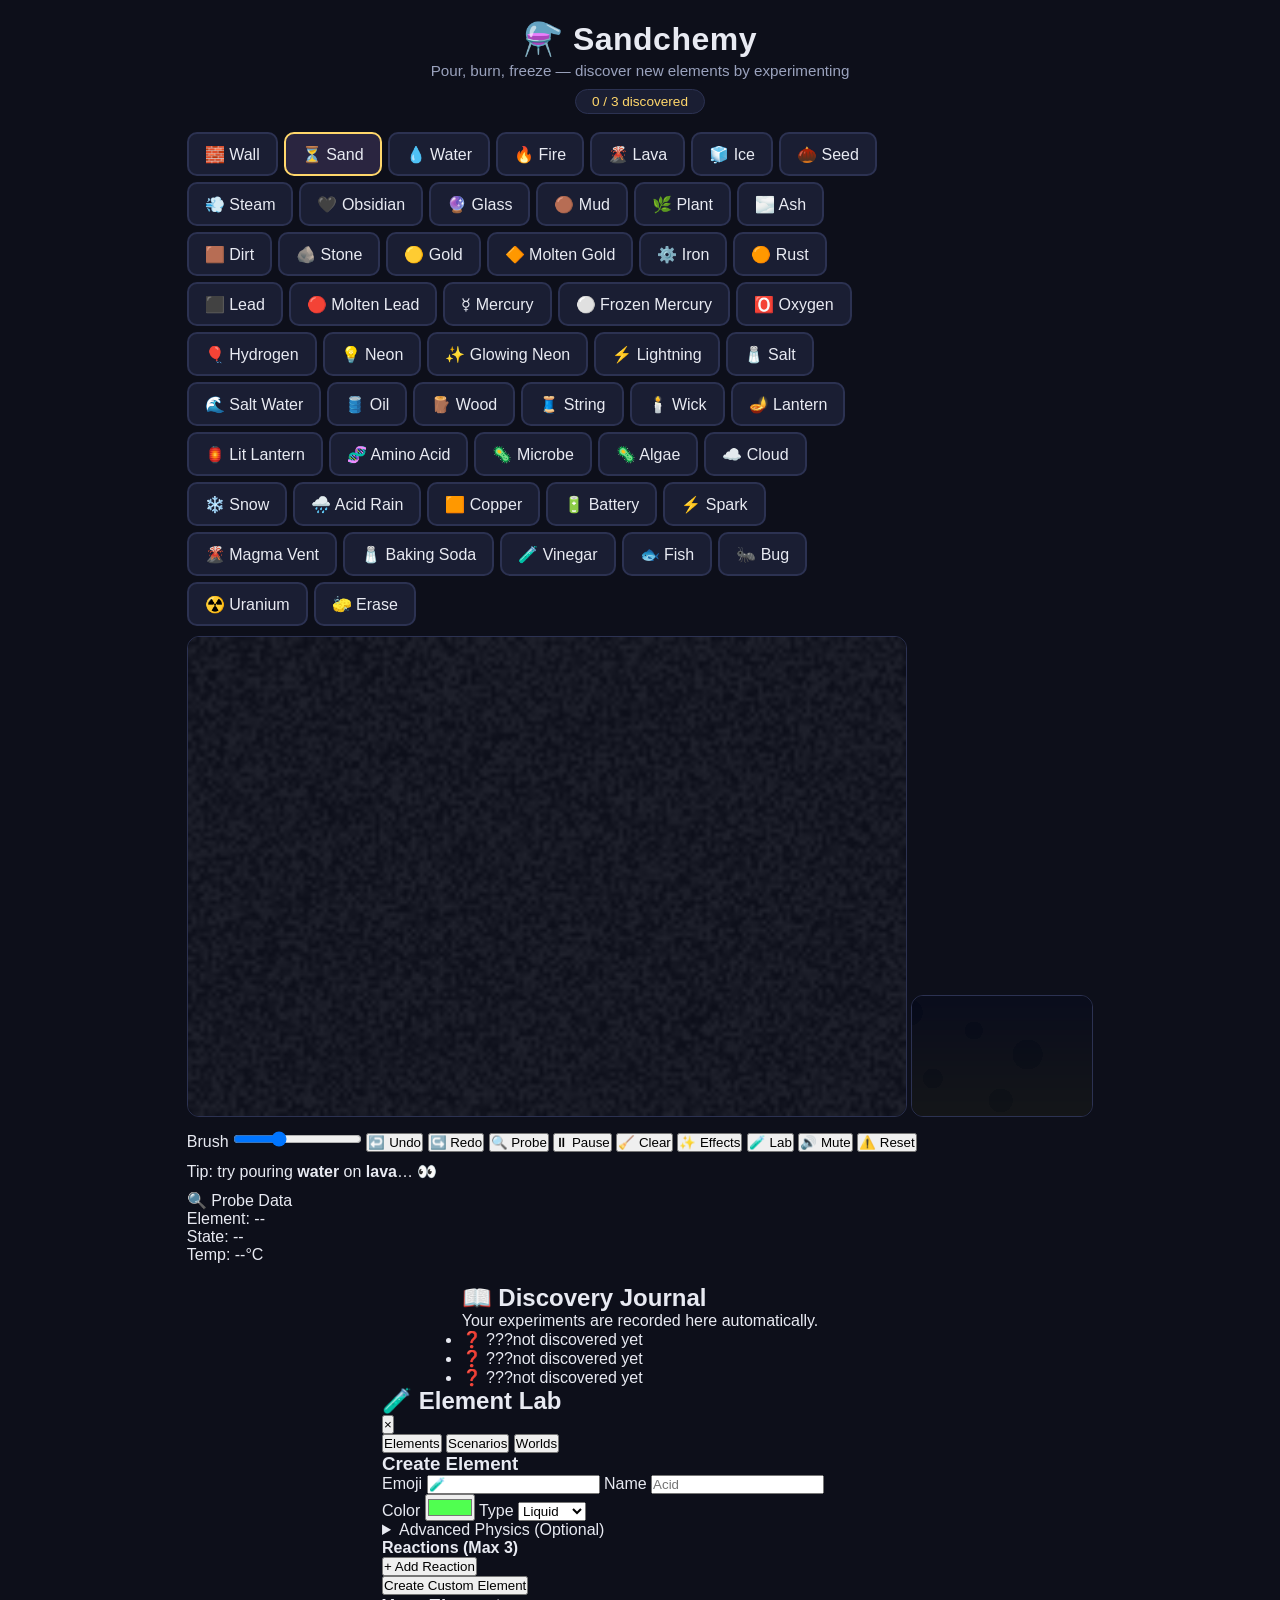
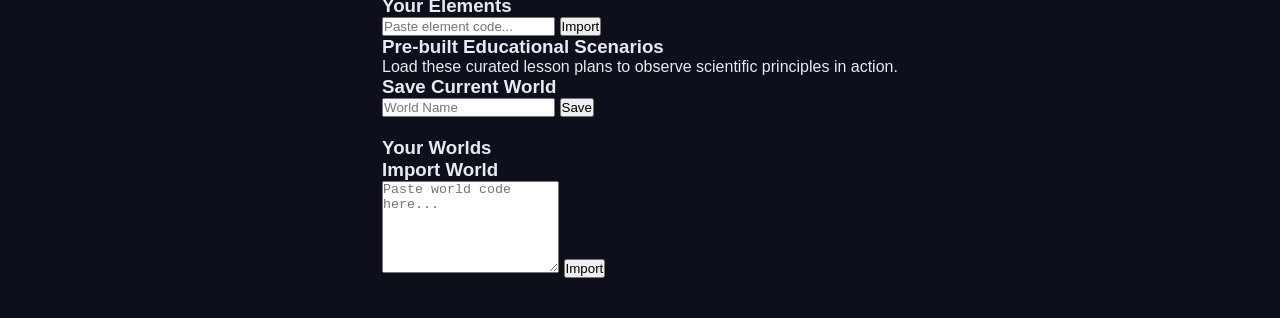
==== index.html @ 9c3baa1d "Initial commit for Sandchemy startup" ====
<!DOCTYPE html>
<html lang="en">
<head>
  <meta charset="UTF-8">
  <meta name="viewport" content="width=device-width, initial-scale=1.0, maximum-scale=1.0, user-scalable=no">
  <title>Sandchemy — discover elements by playing</title>
  <link rel="stylesheet" href="style.css">
</head>
<body>
  <header>
    <h1>⚗️ Sandchemy</h1>
    <div class="tagline">Pour, burn, freeze — discover new elements by experimenting</div>
    <div class="counter" id="counter">0 / 7 discovered</div>
  </header>

  <main>
    <section class="play-area">
      <div class="palette" id="palette"></div>
      <div class="canvas-wrap">
        <canvas id="world" width="720" height="480"></canvas>
        <canvas id="fx"></canvas>
      </div>
      <div class="toolbar">
        <label class="brush-label">Brush
          <input type="range" id="brush" min="1" max="10" value="4">
        </label>
        <button id="undoBtn" title="Undo last brush stroke">↩️ Undo</button>
        <button id="redoBtn" title="Redo brush stroke">↪️ Redo</button>
        <button id="probeBtn" title="Toggle Sensor Probe">🔍 Probe</button>
        <button id="pauseBtn" title="Pause / resume the simulation">⏸ Pause</button>
        <button id="clearBtn" title="Clear the whole sandbox">🧹 Clear</button>
        <button id="fxBtn" title="Toggle glow/particles/shimmer — also an fps escape hatch if things feel slow">✨ Effects</button>
        <button id="labBtn" title="Create custom elements and manage worlds">🧪 Lab</button>
        <button id="muteBtn" title="Mute/Unmute sound">🔊 Mute</button>
        <button id="resetBtn" title="Factory reset all data">⚠️ Reset</button>
      </div>
      <div class="hint">Tip: try pouring <b>water</b> on <b>lava</b>… 👀</div>
      
      <div id="sensorHUD" class="sensor-hud hidden">
        <div class="sensor-title">🔍 Probe Data</div>
        <div class="sensor-row">Element: <span id="sEl">--</span></div>
        <div class="sensor-row">State: <span id="sState">--</span></div>
        <div class="sensor-row">Temp: <span id="sTemp">--</span>°C</div>
      </div>
    </section>

    <aside class="journal">
      <h2>📖 Discovery Journal</h2>
      <p class="journal-sub">Your experiments are recorded here automatically.</p>
      <ul id="journalList"></ul>
    </aside>
  </main>

  <div id="labModal" class="modal hidden">
    <div class="modal-content">
      <div class="modal-header">
        <h2>🧪 Element Lab</h2>
        <button id="closeLabBtn" class="close-btn">×</button>
      </div>
      <div class="modal-tabs">
        <button id="tabElements" class="tab-btn active">Elements</button>
        <button id="tabScenarios" class="tab-btn">Scenarios</button>
        <button id="tabWorlds" class="tab-btn">Worlds</button>
      </div>
      
      <div id="paneElements" class="tab-pane active">
        <div class="split-pane">
          <div class="pane-left">
            <h3>Create Element</h3>
            <form id="createElementForm">
              <div class="form-row">
                <label>Emoji <input type="text" id="ceEmoji" required maxlength="2" placeholder="🧪"></label>
                <label>Name <input type="text" id="ceName" required placeholder="Acid"></label>
              </div>
              <div class="form-row">
                <label>Color <input type="color" id="ceColor" value="#50ff50"></label>
                <label>Type 
                  <select id="ceType">
                    <option value="powder">Powder</option>
                    <option value="liquid" selected>Liquid</option>
                    <option value="gas">Gas</option>
                    <option value="static">Static</option>
                  </select>
                </label>
              </div>
              
              <details class="advanced-physics">
                <summary>Advanced Physics (Optional)</summary>
                <div class="form-row">
                  <label>Density (kg/m³) <input type="number" id="ceDensity" placeholder="Auto"></label>
                  <label>Heat Emit (°C) <input type="number" id="ceHeatEmit" placeholder="0"></label>
                  <label>Ignites At (°C) <input type="number" id="ceIgnitesAt" placeholder="None"></label>
                </div>
                <div class="form-row physics-row">
                  <label>Melts At (°C) <input type="number" id="ceMeltsAt" placeholder="None"></label>
                  <label>Melts To <select id="ceMeltsTo"><option value="">None</option></select></label>
                </div>
                <div class="form-row physics-row">
                  <label>Freezes At (°C) <input type="number" id="ceFreezesAt" placeholder="None"></label>
                  <label>Freezes To <select id="ceFreezesTo"><option value="">None</option></select></label>
                </div>
                <div class="form-row physics-row">
                  <label>Boils At (°C) <input type="number" id="ceBoilsAt" placeholder="None"></label>
                  <label>Boils To <select id="ceBoilsTo"><option value="">None</option></select></label>
                </div>
              </details>
              
              <div class="reactions-header">
                <h4>Reactions (Max 3)</h4>
                <button type="button" id="addReactionBtn" class="small-btn">+ Add Reaction</button>
              </div>
              <div id="reactionsList"></div>
              <button type="submit" class="primary-btn submit-btn">Create Custom Element</button>
            </form>
          </div>
          <div class="pane-right">
            <h3>Your Elements</h3>
            <ul id="customElementsList" class="item-list"></ul>
            <div class="import-section">
              <input type="text" id="importElementData" placeholder="Paste element code...">
              <button id="importElementBtn" class="small-btn">Import</button>
            </div>
          </div>
        </div>
      </div>
      
      <div id="paneScenarios" class="tab-pane hidden">
        <div class="scenarios-container">
          <h3>Pre-built Educational Scenarios</h3>
          <p>Load these curated lesson plans to observe scientific principles in action.</p>
          <div class="scenario-grid" id="scenariosGrid">
            <!-- Populated by lab.js -->
          </div>
        </div>
      </div>

      <div id="paneWorlds" class="tab-pane hidden">
        <div class="split-pane">
          <div class="pane-left">
            <h3>Save Current World</h3>
            <div class="form-row world-save-row">
              <input type="text" id="worldNameInput" placeholder="World Name">
              <button id="saveWorldBtn" class="primary-btn">Save</button>
            </div>
            <h3 style="margin-top: 20px;">Your Worlds</h3>
            <ul id="worldsList" class="item-list"></ul>
          </div>
          <div class="pane-right">
            <h3>Import World</h3>
            <textarea id="importWorldData" rows="6" placeholder="Paste world code here..."></textarea>
            <button id="importWorldBtn" class="small-btn" style="margin-top: 5px;">Import</button>
          </div>
        </div>
      </div>
    </div>
  </div>

  <div id="toast" class="toast hidden"></div>

  <script src="elements.js"></script>
  <script src="lab.js"></script>
  <script src="game.js"></script>
  <script src="effects.js"></script>
  <script src="audio.js"></script>
</body>
</html>
---- style.css ----
* { box-sizing: border-box; margin: 0; padding: 0; }

body {
  background: #0d0f1a;
  color: #e8eaf2;
  font-family: -apple-system, BlinkMacSystemFont, "Segoe UI", sans-serif;
  min-height: 100vh;
  display: flex;
  flex-direction: column;
  align-items: center;
  padding: 20px 16px 40px;
}

header { text-align: center; margin-bottom: 18px; }
header h1 { font-size: 2rem; letter-spacing: 0.5px; }
.tagline { color: #9aa2bd; margin-top: 4px; font-size: 0.95rem; }
.counter {
  margin-top: 10px;
  display: inline-block;
  background: #1a1e33;
  border: 1px solid #2c3252;
  border-radius: 999px;
  padding: 4px 16px;
  font-size: 0.85rem;
  color: #ffd76b;
}

main {
  display: flex;
  gap: 20px;
  align-items: flex-start;
  flex-wrap: wrap;
  justify-content: center;
}

.play-area { display: flex; flex-direction: column; gap: 10px; }

.palette {
  display: flex;
  flex-wrap: wrap;
  gap: 6px;
  max-width: 720px;
}

.chip {
  background: #1a1e33;
  border: 2px solid #2c3252;
  border-radius: 10px;
  color: #e8eaf2;
  padding: 10px 16px;
  min-height: 44px;
  display: inline-flex;
  align-items: center;
  font-size: 1rem;
  cursor: pointer;
  transition: transform 0.1s, border-color 0.15s;
  user-select: none;
}
.chip:hover { transform: translateY(-2px); }
.chip.active { border-color: #ffd76b; background: #2a2540; }
.chip.new-chip { animation: pop 0.5s ease; }
@keyframes pop {
  0% { transform: scale(0.3); }
  60% { transform: scale(1.2); }
  100% { transform: scale(1); }
}

canvas {
  border-radius: 12px;
  border: 1px solid #2c3252;
  cursor: crosshair;
  touch-action: none;
  max-width: 100%;
  height: auto;
/* Phase 3: #fx is a second canvas stacked exactly on top of #world, drawn
   by effects.js only (glow/particles/shimmer) — the sim canvas underneath
   is completely untouched by any of it. */
.canvas-wrap { position: relative; display: inline-block; max-width: 100%; }
canvas { 
  display: block; 
  image-rendering: pixelated; 
  width: 720px; 
  height: 480px; 
  border-radius: 12px;
  border: 1px solid #2c3252;
  cursor: crosshair;
  touch-action: none;
}
#fx {
  position: absolute;
  top: 0; left: 0;
  width: 100%; height: 100%;
  border: none;
  pointer-events: none; /* clicks/drags always go to #world beneath */
  mix-blend-mode: screen;
}

.sensor-hud {
  position: absolute;
  top: 10px;
  right: 10px;
  background: rgba(0, 0, 0, 0.85);
  border: 1px solid #444;
  border-radius: 6px;
  padding: 10px;
  font-family: monospace;
  font-size: 14px;
  color: #00ff00;
  pointer-events: none;
  z-index: 100;
  min-width: 160px;
  box-shadow: 0 4px 6px rgba(0,0,0,0.5);
}
.sensor-hud.hidden { display: none; }
.sensor-title { color: #fff; border-bottom: 1px solid #555; padding-bottom: 5px; margin-bottom: 5px; font-weight: bold; }
.sensor-row { margin-bottom: 2px; }
.sensor-row span { color: #fff; }

.toolbar {
  display: flex;
  align-items: center;
  flex-wrap: wrap;
  gap: 10px;
}
.toolbar button {
  background: #1a1e33;
  border: 1px solid #2c3252;
  color: #e8eaf2;
  border-radius: 8px;
  padding: 7px 14px;
  font-size: 0.9rem;
  cursor: pointer;
}
.toolbar button:hover { background: #242a47; }
.toolbar button.active { border-color: #ffd76b; background: #2a2540; }
.brush-label {
  display: flex;
  align-items: center;
  gap: 8px;
  font-size: 0.85rem;
  color: #9aa2bd;
}

.hint { color: #6d7492; font-size: 0.85rem; }

.journal {
  background: #14172a;
  border: 1px solid #2c3252;
  border-radius: 14px;
  padding: 18px;
  width: 280px;
  min-height: 300px;
}
.journal h2 { font-size: 1.1rem; margin-bottom: 4px; }
.journal-sub { color: #6d7492; font-size: 0.8rem; margin-bottom: 14px; }
.journal ul { list-style: none; }
.journal li {
  padding: 9px 10px;
  border-radius: 9px;
  margin-bottom: 6px;
  background: #1a1e33;
  font-size: 0.9rem;
  display: flex;
  flex-direction: column;
  gap: 2px;
}
.journal li.locked { opacity: 0.4; }
.journal li .recipe { color: #9aa2bd; font-size: 0.78rem; }
.journal li.new-entry { animation: slideIn 0.4s ease; border: 1px solid #ffd76b; }
@keyframes slideIn {
  from { transform: translateX(20px); opacity: 0; }
  to { transform: translateX(0); opacity: 1; }
}

.toast {
  position: fixed;
  top: 22px;
  left: 50%;
  transform: translateX(-50%);
  background: #2a2540;
  border: 1px solid #ffd76b;
  color: #ffd76b;
  padding: 12px 22px;
  border-radius: 12px;
  font-size: 1rem;
  box-shadow: 0 8px 30px rgba(0, 0, 0, 0.5);
  z-index: 10;
  transition: opacity 0.4s, transform 0.4s;
}
.toast.hidden { opacity: 0; transform: translateX(-50%) translateY(-16px); pointer-events: none; }

/* Phase 5: Lab Modal */
.modal {
  position: fixed; top: 0; left: 0; width: 100%; height: 100%;
  background: rgba(13, 15, 26, 0.85);
  backdrop-filter: blur(4px);
  display: flex; justify-content: center; align-items: center;
  z-index: 100;
  opacity: 1; transition: opacity 0.2s;
}
.modal.hidden { opacity: 0; pointer-events: none; }
.modal-content {
  background: #14172a;
  border: 1px solid #2c3252;
  border-radius: 14px;
  width: 90%; max-width: 800px;
  box-shadow: 0 10px 40px rgba(0,0,0,0.5);
  display: flex; flex-direction: column;
}
.modal-header {
  display: flex; justify-content: space-between; align-items: center;
  padding: 16px 20px; border-bottom: 1px solid #2c3252;
}
.modal-header h2 { font-size: 1.3rem; margin: 0; }
.close-btn { background: transparent; border: none; color: #9aa2bd; font-size: 1.5rem; cursor: pointer; }
.close-btn:hover { color: #fff; }
.modal-tabs { display: flex; gap: 10px; margin-bottom: 20px; border-bottom: 1px solid #444; padding-bottom: 10px; background: #0d0f1a; }
.tab-btn {
  flex: 1; padding: 12px; background: transparent; border: none;
  color: #9aa2bd; font-size: 1rem; cursor: pointer;
  border-bottom: 2px solid transparent; transition: all 0.2s;
}
.tab-btn:hover { background: #1a1e33; color: #fff; }
.tab-btn.active { color: #ffd76b; border-bottom-color: #ffd76b; background: #1a1e33; font-weight: bold; }
.tab-pane { padding: 20px; display: none; }
.tab-pane.active { display: block; }

.split-pane { display: flex; gap: 24px; }
.split-pane > div { flex: 1; }
.pane-left { border-right: 1px solid #2c3252; padding-right: 24px; }
.pane-right { padding-left: 0; }
@media (max-width: 600px) {
  .split-pane { flex-direction: column; }
  .pane-left { border-right: none; padding-right: 0; border-bottom: 1px solid #2c3252; padding-bottom: 20px; }
}

.modal h3 { font-size: 1.1rem; margin-bottom: 16px; color: #ffd76b; }
.modal h4 { font-size: 0.95rem; margin-bottom: 10px; color: #9aa2bd; font-weight: normal; }

.form-row { display: flex; gap: 12px; margin-bottom: 12px; }
.form-row label { flex: 1; display: flex; flex-direction: column; font-size: 0.85rem; color: #9aa2bd; }
.form-row input, .form-row select { 
  margin-top: 4px; padding: 8px 10px; 
  background: #0d0f1a; border: 1px solid #2c3252; 
  color: #fff; border-radius: 6px; font-size: 0.95rem;
}
.form-row input[type="color"] { padding: 2px; height: 36px; width: 100%; cursor: pointer; }

.reactions-header { display: flex; justify-content: space-between; align-items: center; margin-top: 16px; margin-bottom: 8px; }
.reactions-header h4 { margin: 0; }
.reaction-row { 
  background: #0d0f1a; border: 1px solid #2c3252; padding: 10px; 
  border-radius: 6px; margin-bottom: 8px; display: flex; flex-direction: column; gap: 6px;
}
.reaction-row > div { display: flex; align-items: center; gap: 8px; }
.reaction-row select { 
  flex: 1; padding: 6px; background: #1a1e33; border: 1px solid #2c3252; 
  color: #fff; border-radius: 4px; font-size: 0.85rem;
}
.remove-reaction-btn { background: #3a1a1a; border: 1px solid #ff4d4d; color: #ff4d4d; border-radius: 4px; cursor: pointer; padding: 4px 8px; font-size: 0.75rem; }

.primary-btn { 
  background: #ffd76b; color: #0d0f1a; font-weight: bold; 
  border: none; padding: 10px 16px; border-radius: 6px; cursor: pointer; font-size: 0.95rem; 
}
.primary-btn:hover { background: #ffe494; }
.small-btn { 
  background: #1a1e33; border: 1px solid #2c3252; color: #9aa2bd; 
  padding: 6px 12px; border-radius: 6px; cursor: pointer; font-size: 0.85rem; 
}
.small-btn:hover { background: #242a47; color: #fff; }
.submit-btn { width: 100%; margin-top: 10px; }

.item-list { list-style: none; max-height: 200px; overflow-y: auto; margin-bottom: 16px; }
.item-list li {
  display: flex; justify-content: space-between; align-items: center;
  background: #0d0f1a; padding: 8px 12px; border: 1px solid #2c3252;
  border-radius: 6px; margin-bottom: 6px; font-size: 0.9rem;
}
.item-actions { display: flex; gap: 6px; }
.item-actions button {
  background: transparent; border: 1px solid #2c3252; color: #9aa2bd;
  border-radius: 4px; padding: 4px 8px; font-size: 0.75rem; cursor: pointer;
}
.item-actions button:hover { background: #1a1e33; color: #fff; }
.item-actions button.delete-btn:hover { background: #3a1a1a; color: #ff4d4d; border-color: #ff4d4d; }

.import-section input, .import-section textarea, #importWorldData {
  width: 100%; padding: 8px; background: #0d0f1a; border: 1px solid #2c3252;
  color: #fff; border-radius: 6px; font-size: 0.85rem; margin-bottom: 8px;
}
.world-save-row { align-items: center; }

/* Scenarios */
.scenarios-container { padding: 20px; text-align: center; }
.scenarios-container p { color: #aaa; margin-bottom: 20px; }
.scenario-grid { display: grid; grid-template-columns: repeat(auto-fill, minmax(200px, 1fr)); gap: 15px; }
.scenario-card { background: #2a2a2a; border: 1px solid #444; border-radius: 8px; padding: 15px; text-align: left; transition: transform 0.2s; }
.scenario-card:hover { transform: translateY(-3px); border-color: #666; }
.scenario-card h4 { margin: 0 0 5px 0; color: #fff; }
.scenario-card p { font-size: 13px; color: #aaa; margin: 0 0 15px 0; min-height: 40px; }
.scenario-card button { width: 100%; }
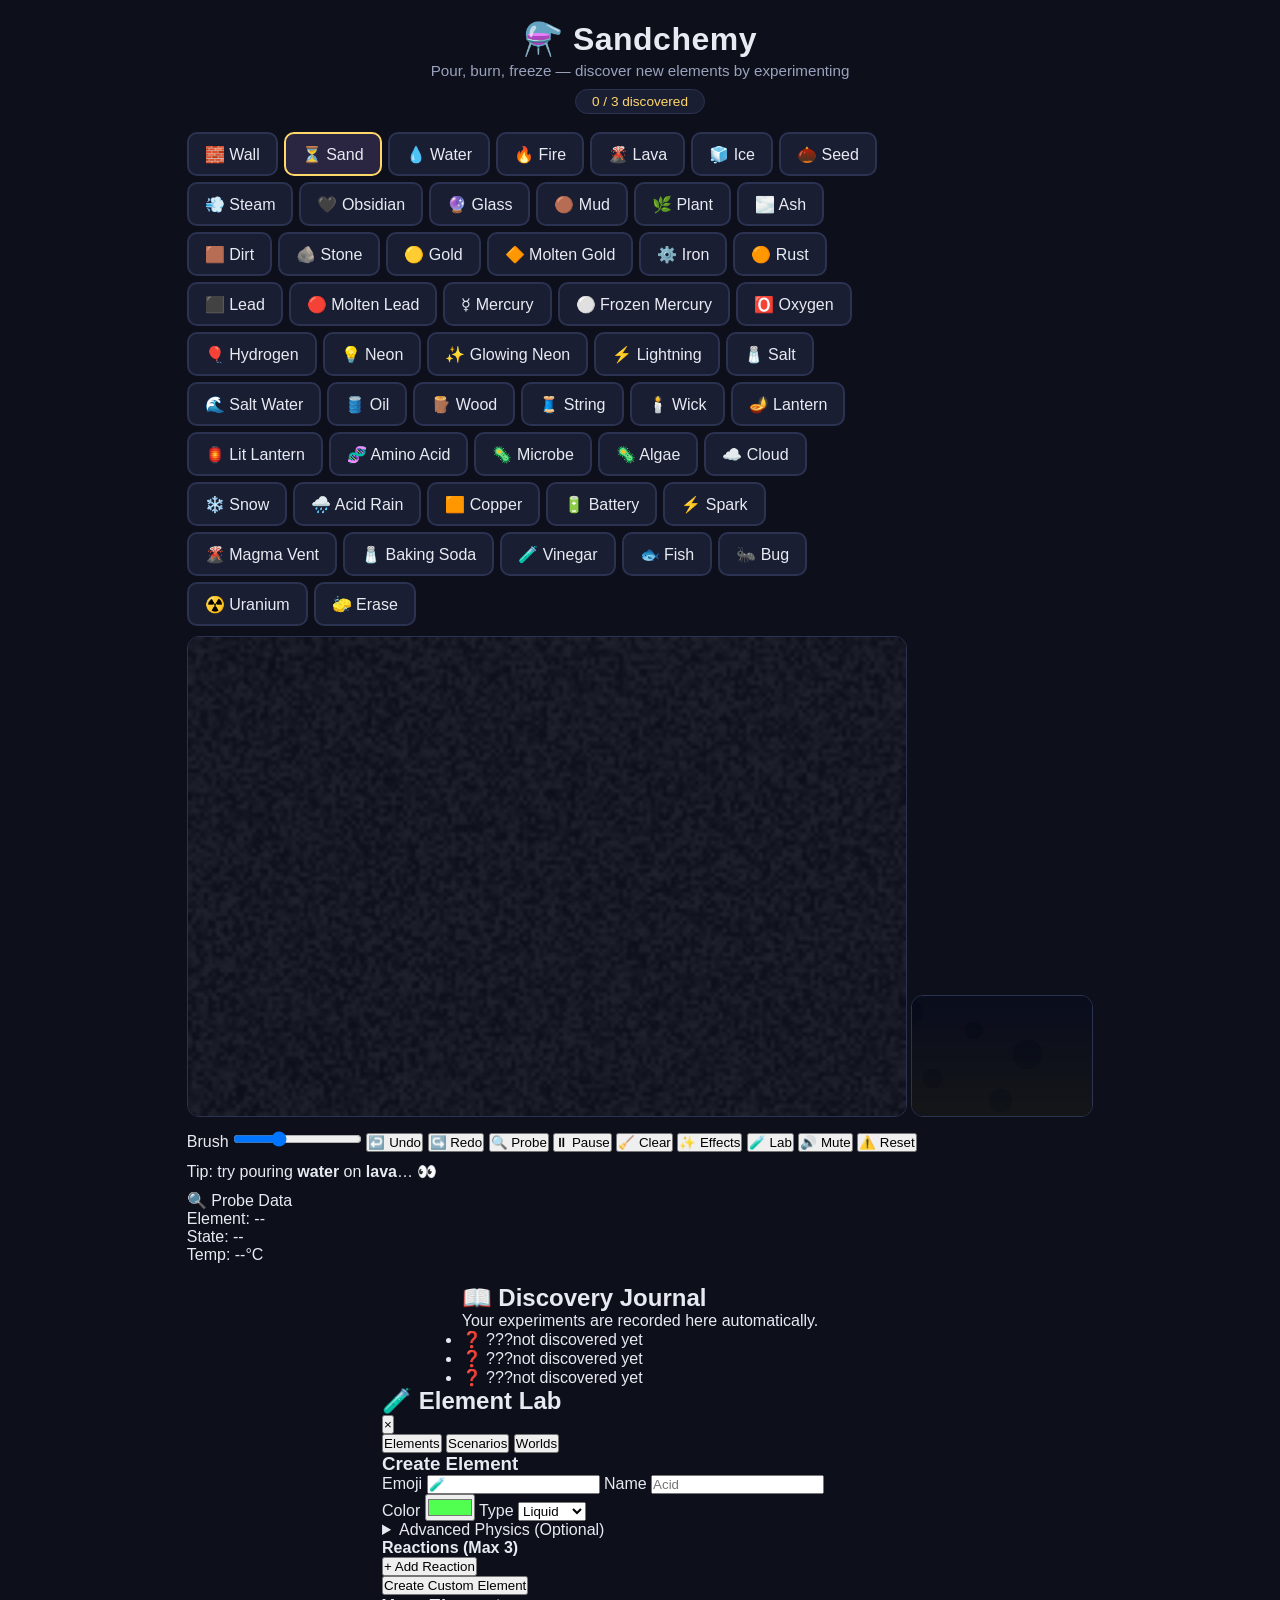
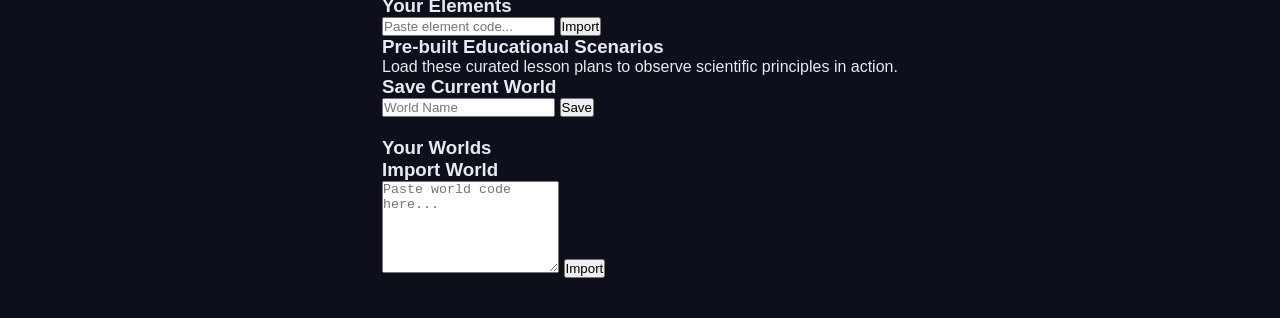
==== commit a864ee51: "Startup ready: Added privacy policy, about page, and slide deck outline" ====
--- a/index.html
+++ b/index.html
@@ -2,8 +2,18 @@
 <html lang="en">
 <head>
   <meta charset="UTF-8">
-  <meta name="viewport" content="width=device-width, initial-scale=1.0, maximum-scale=1.0, user-scalable=no">
-  <title>Sandchemy — discover elements by playing</title>
+  <meta name="viewport" content="width=device-width, initial-scale=1.0">
+  <title>Sandchemy - Professional Virtual Physics Laboratory</title>
+  <meta name="description" content="Sandchemy is a high-level educational sandbox physics engine. Explore thermodynamics, chemical reactions, nuclear physics, and evolutionary biology in a pixel-perfect virtual lab.">
+  <meta name="keywords" content="sand physics, educational tool, virtual laboratory, physics engine, chemistry simulator, biology simulator, cellular automaton">
+  <meta name="author" content="Sandchemy Educational Startup">
+  
+  <!-- Open Graph / Facebook -->
+  <meta property="og:type" content="website">
+  <meta property="og:url" content="https://sandchemy.com/">
+  <meta property="og:title" content="Sandchemy - Professional Virtual Physics Laboratory">
+  <meta property="og:description" content="A pixel-perfect educational sandbox for exploring advanced thermodynamics, chemistry, and biology.">
+  
   <link rel="stylesheet" href="style.css">
 </head>
 <body>
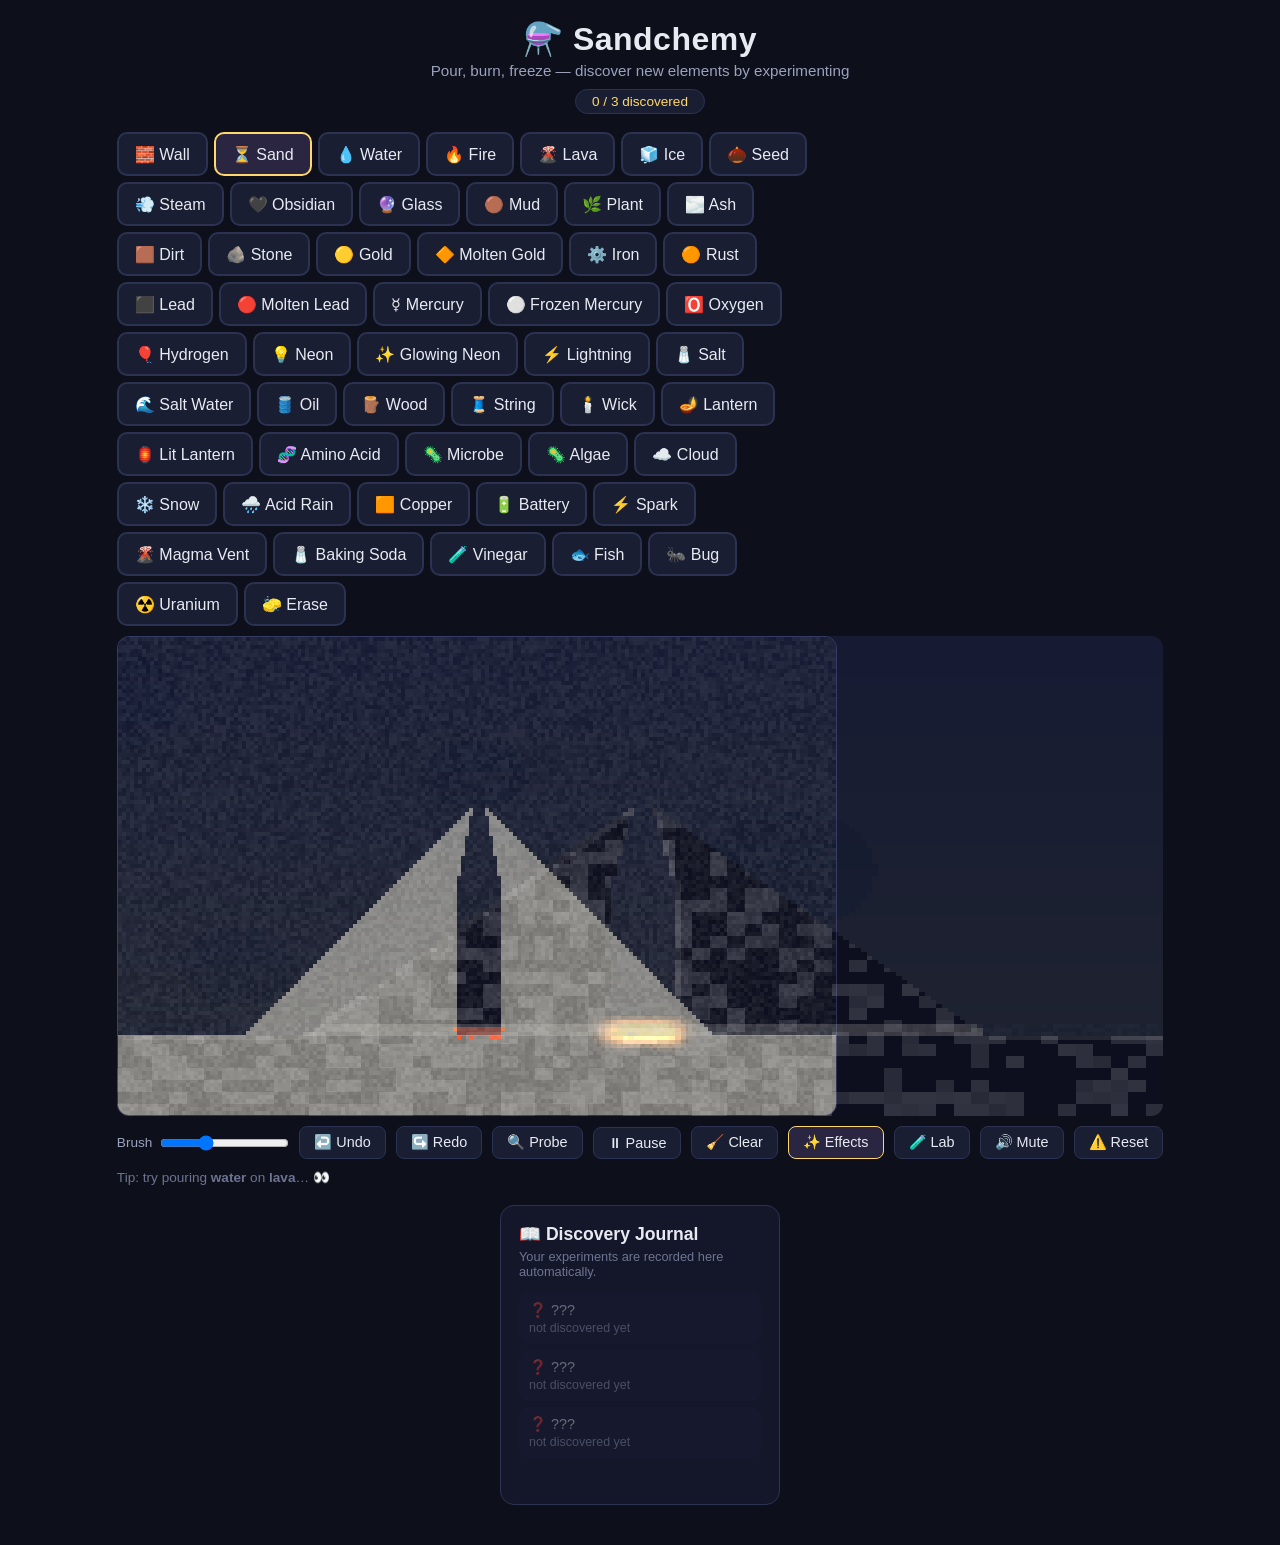
==== commit 25a246fc: "Phase 7a: PWA installability (manifest, service worker, install prompt, icons) - manifest.webmanifes" ====
--- a/index.html
+++ b/index.html
@@ -13,7 +13,17 @@
   <meta property="og:url" content="https://sandchemy.com/">
   <meta property="og:title" content="Sandchemy - Professional Virtual Physics Laboratory">
   <meta property="og:description" content="A pixel-perfect educational sandbox for exploring advanced thermodynamics, chemistry, and biology.">
-  
+
+  <!-- Phase 7a: PWA installability. theme_color/background_color mirror
+       style.css's own #0d0f1a; icons are the same set the manifest lists. -->
+  <link rel="manifest" href="manifest.webmanifest">
+  <meta name="theme-color" content="#0d0f1a">
+  <link rel="icon" href="icons/icon-192.png" type="image/png">
+  <link rel="apple-touch-icon" href="icons/apple-touch-icon.png">
+  <meta name="apple-mobile-web-app-capable" content="yes">
+  <meta name="apple-mobile-web-app-status-bar-style" content="black-translucent">
+  <meta name="apple-mobile-web-app-title" content="Sandchemy">
+
   <link rel="stylesheet" href="style.css">
 </head>
 <body>
@@ -167,10 +177,105 @@
 
   <div id="toast" class="toast hidden"></div>
 
+  <!-- Phase 7a: floating, dismissible install prompt. Hidden by default;
+       shown only if install is actually available and not previously
+       dismissed (see the inline script below). Two variants share one
+       element: Chrome/Android/desktop gets a real "Install" button wired to
+       beforeinstallprompt; iOS Safari (which never fires that event) gets a
+       manual "Share → Add to Home Screen" tip instead. -->
+  <div id="installPrompt" class="install-prompt hidden">
+    <span id="installPromptIcon">📲</span>
+    <span id="installPromptText">Install Sandchemy for quick access</span>
+    <button id="installActionBtn" class="small-btn hidden">Install</button>
+    <button id="installDismissBtn" class="close-btn" title="Dismiss">×</button>
+  </div>
+
   <script src="elements.js"></script>
   <script src="lab.js"></script>
   <script src="game.js"></script>
   <script src="effects.js"></script>
   <script src="audio.js"></script>
+
+  <script>
+    // Phase 7a — PWA installability. Deliberately kept out of game.js/
+    // effects.js/lab.js: this is pure install-affordance chrome, has zero
+    // interaction with the simulation, and every guard below is a no-op if
+    // something's unsupported (older browsers just never see the pill).
+    (function () {
+      var DISMISS_KEY = 'sandchemy.pwa_install_dismissed';
+      var promptEl = document.getElementById('installPrompt');
+      var textEl = document.getElementById('installPromptText');
+      var actionBtn = document.getElementById('installActionBtn');
+      var dismissBtn = document.getElementById('installDismissBtn');
+      var deferredPrompt = null;
+
+      function alreadyInstalled() {
+        return window.matchMedia('(display-mode: standalone)').matches ||
+               window.navigator.standalone === true; // iOS home-screen launch
+      }
+
+      function isIOS() {
+        return /iPad|iPhone|iPod/.test(navigator.userAgent) && !window.MSStream;
+      }
+
+      function dismissed() {
+        try { return localStorage.getItem(DISMISS_KEY) === '1'; }
+        catch (e) { return false; }
+      }
+
+      function setDismissed() {
+        try { localStorage.setItem(DISMISS_KEY, '1'); } catch (e) { /* ignore */ }
+        promptEl.classList.add('hidden');
+      }
+
+      function showPrompt() {
+        if (alreadyInstalled() || dismissed()) return;
+        promptEl.classList.remove('hidden');
+      }
+
+      dismissBtn.addEventListener('click', setDismissed);
+
+      if (isIOS()) {
+        // iOS Safari never fires beforeinstallprompt and has no
+        // programmatic install API — the only path is the manual Share
+        // sheet, so the pill just teaches that instead of offering a button.
+        textEl.textContent = 'Install: tap Share, then "Add to Home Screen"';
+        actionBtn.classList.add('hidden');
+        if (!alreadyInstalled() && !dismissed()) showPrompt();
+      } else {
+        window.addEventListener('beforeinstallprompt', function (e) {
+          e.preventDefault(); // suppress the browser's own inconsistent banner
+          deferredPrompt = e;
+          actionBtn.classList.remove('hidden');
+          showPrompt();
+        });
+
+        actionBtn.addEventListener('click', function () {
+          if (!deferredPrompt) return;
+          deferredPrompt.prompt();
+          deferredPrompt.userChoice.finally(function () {
+            deferredPrompt = null;
+            promptEl.classList.add('hidden');
+          });
+        });
+
+        window.addEventListener('appinstalled', function () {
+          promptEl.classList.add('hidden');
+        });
+      }
+
+      // Minimal service worker registration — caches the static shell only
+      // (see sw.js). Required for Chrome/Android's install criteria; wrapped
+      // in a feature check so it's a silent no-op anywhere unsupported, and
+      // a failure here never blocks the sandbox itself from working.
+      if ('serviceWorker' in navigator) {
+        window.addEventListener('load', function () {
+          navigator.serviceWorker.register('sw.js').catch(function (err) {
+            console.warn('Sandchemy: service worker registration failed', err);
+          });
+        });
+      }
+    })();
+  </script>
 </body>
 </html>
--- a/style.css
+++ b/style.css
@@ -72,6 +72,7 @@
   touch-action: none;
   max-width: 100%;
   height: auto;
+}
 /* Phase 3: #fx is a second canvas stacked exactly on top of #world, drawn
    by effects.js only (glow/particles/shimmer) — the sim canvas underneath
    is completely untouched by any of it. */
@@ -291,6 +292,46 @@
 }
 .world-save-row { align-items: center; }
 
+/* Phase 7a: floating, dismissible PWA install prompt. Same visual language
+   as .toast (dark card, gold accent border) but pinned to a bottom corner
+   instead of top-center, since it's persistent chrome rather than a
+   transient notification. */
+.install-prompt {
+  position: fixed;
+  bottom: 18px;
+  right: 18px;
+  max-width: 320px;
+  display: flex;
+  align-items: center;
+  gap: 10px;
+  background: #14172a;
+  border: 1px solid #ffd76b;
+  color: #e8eaf2;
+  padding: 12px 14px;
+  border-radius: 12px;
+  font-size: 0.88rem;
+  box-shadow: 0 8px 30px rgba(0, 0, 0, 0.5);
+  z-index: 50;
+  transition: opacity 0.25s, transform 0.25s;
+}
+.install-prompt.hidden {
+  opacity: 0;
+  transform: translateY(12px);
+  pointer-events: none;
+}
+#installPromptIcon { font-size: 1.2rem; line-height: 1; flex-shrink: 0; }
+#installPromptText { flex: 1; line-height: 1.3; }
+#installActionBtn { flex-shrink: 0; }
+.install-prompt .close-btn { flex-shrink: 0; font-size: 1.2rem; }
+@media (max-width: 480px) {
+  .install-prompt {
+    left: 12px;
+    right: 12px;
+    bottom: 12px;
+    max-width: none;
+  }
+}
+
 /* Scenarios */
 .scenarios-container { padding: 20px; text-align: center; }
 .scenarios-container p { color: #aaa; margin-bottom: 20px; }
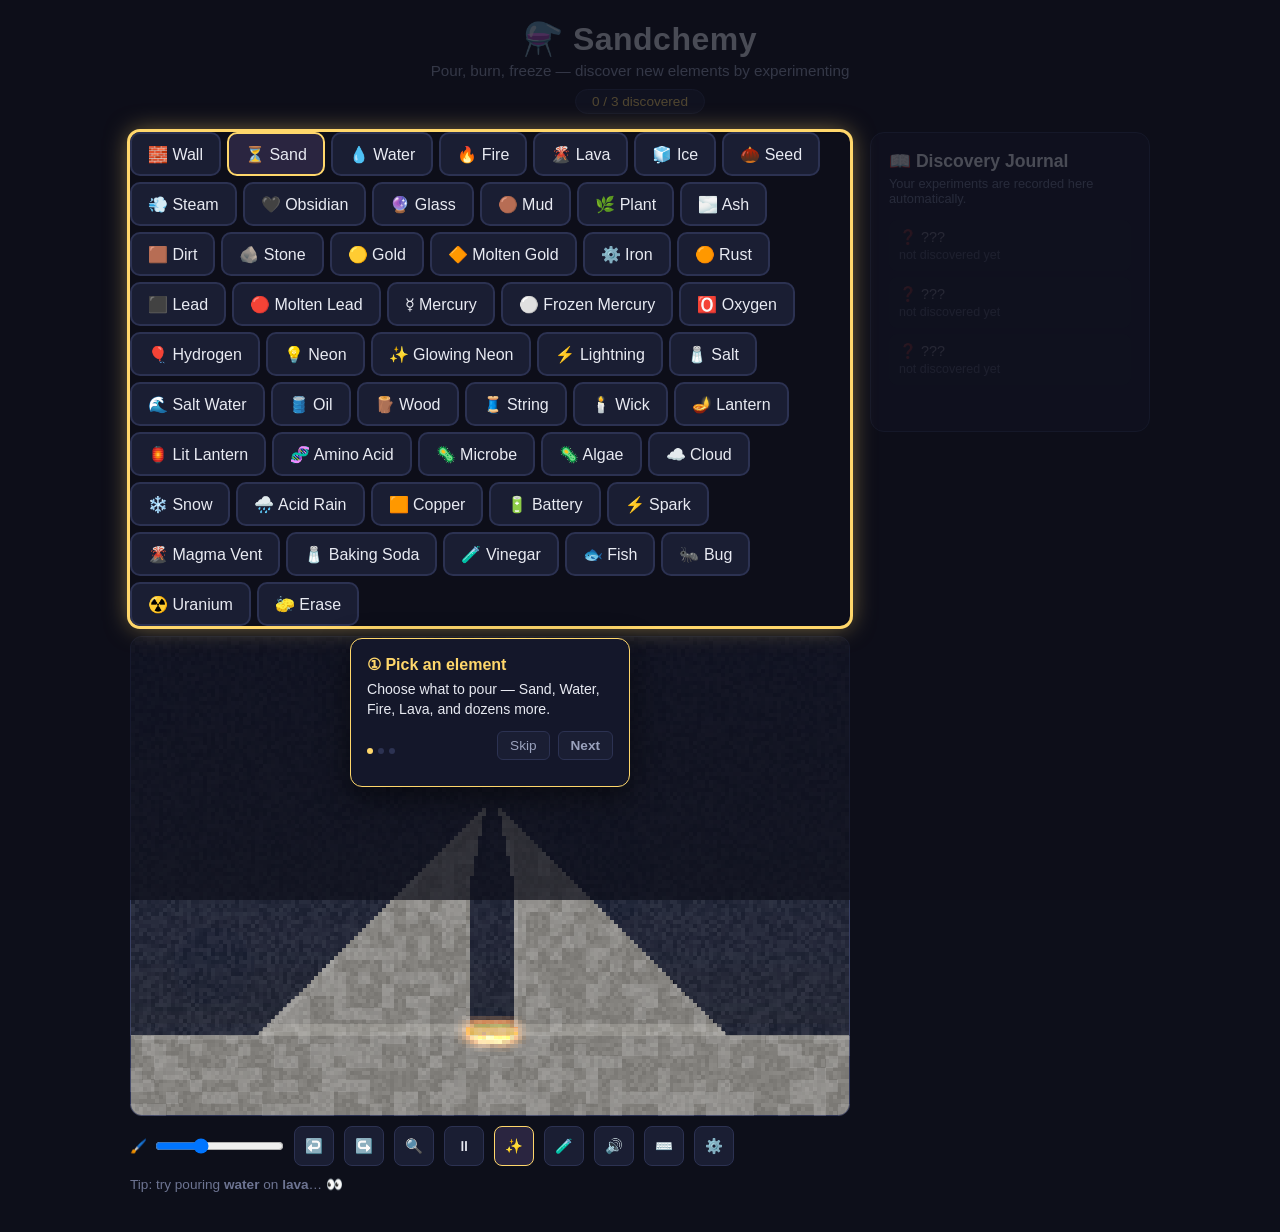
==== commit 3340b123: "Phase 7b/7c/7d: keyboard shortcuts, compact icon UI, onboarding Phase 7b (keyboard shortcuts): - new" ====
--- a/index.html
+++ b/index.html
@@ -40,19 +40,34 @@
         <canvas id="world" width="720" height="480"></canvas>
         <canvas id="fx"></canvas>
       </div>
+      <!-- Phase 7c: compact, icon-only HUD-style toolbar (per Aliff's own
+           call on the 7a/7b follow-up questions). Every button keeps its
+           original id (game.js/effects.js/lab.js/audio.js/shortcuts.js all
+           look these up directly) and its original title= tooltip; only the
+           visible word is dropped, with aria-label added so the accessible
+           name doesn't regress just because the visible text did. Clear and
+           Reset (the two destructive actions) moved into a collapsed ⚙ menu
+           to cut down on accidental clicks in the always-visible row. -->
       <div class="toolbar">
-        <label class="brush-label">Brush
-          <input type="range" id="brush" min="1" max="10" value="4">
+        <label class="brush-label" title="Brush size">🖌️
+          <input type="range" id="brush" min="1" max="10" value="4" aria-label="Brush size">
         </label>
-        <button id="undoBtn" title="Undo last brush stroke">↩️ Undo</button>
-        <button id="redoBtn" title="Redo brush stroke">↪️ Redo</button>
-        <button id="probeBtn" title="Toggle Sensor Probe">🔍 Probe</button>
-        <button id="pauseBtn" title="Pause / resume the simulation">⏸ Pause</button>
-        <button id="clearBtn" title="Clear the whole sandbox">🧹 Clear</button>
-        <button id="fxBtn" title="Toggle glow/particles/shimmer — also an fps escape hatch if things feel slow">✨ Effects</button>
-        <button id="labBtn" title="Create custom elements and manage worlds">🧪 Lab</button>
-        <button id="muteBtn" title="Mute/Unmute sound">🔊 Mute</button>
-        <button id="resetBtn" title="Factory reset all data">⚠️ Reset</button>
+        <button id="undoBtn" class="icon-btn" title="Undo last brush stroke" aria-label="Undo">↩️</button>
+        <button id="redoBtn" class="icon-btn" title="Redo brush stroke" aria-label="Redo">↪️</button>
+        <button id="probeBtn" class="icon-btn" title="Toggle Sensor Probe" aria-label="Toggle Sensor Probe">🔍</button>
+        <button id="pauseBtn" class="icon-btn" title="Pause / resume the simulation" aria-label="Pause or resume">⏸</button>
+        <button id="fxBtn" class="icon-btn" title="Toggle glow/particles/shimmer — also an fps escape hatch if things feel slow" aria-label="Toggle Effects">✨</button>
+        <button id="labBtn" class="icon-btn" title="Create custom elements and manage worlds" aria-label="Open Element Lab">🧪</button>
+        <button id="muteBtn" class="icon-btn" title="Mute/Unmute sound" aria-label="Mute or unmute sound">🔊</button>
+        <button id="shortcutsBtn" class="icon-btn" title="Keyboard shortcuts (press ?)" aria-label="Show keyboard shortcuts">⌨️</button>
+
+        <div class="gear-menu">
+          <button id="gearBtn" class="icon-btn" title="More options" aria-label="More options" aria-haspopup="true">⚙️</button>
+          <div id="gearPopover" class="gear-popover hidden">
+            <button id="clearBtn" title="Clear the whole sandbox">🧹 Clear</button>
+            <button id="resetBtn" title="Factory reset all data">⚠️ Reset</button>
+          </div>
+        </div>
       </div>
       <div class="hint">Tip: try pouring <b>water</b> on <b>lava</b>… 👀</div>
       
@@ -175,6 +190,32 @@
     </div>
   </div>
 
+  <!-- Phase 7b: keyboard shortcut cheatsheet. Same modal visual language as
+       #labModal (reuses .modal/.modal-content/.modal-header/.close-btn) but
+       its own simple id so shortcuts.js can toggle it independently of the
+       Lab modal. -->
+  <div id="shortcutsModal" class="modal hidden">
+    <div class="modal-content shortcuts-content">
+      <div class="modal-header">
+        <h2>⌨️ Keyboard Shortcuts</h2>
+        <button id="closeShortcutsBtn" class="close-btn">×</button>
+      </div>
+      <div class="shortcuts-list">
+        <div class="shortcut-row"><kbd>Space</kbd><span>Pause / resume</span></div>
+        <div class="shortcut-row"><kbd>[</kbd> <kbd>]</kbd><span>Brush size down / up</span></div>
+        <div class="shortcut-row"><kbd>Ctrl/Cmd</kbd>+<kbd>Z</kbd><span>Undo</span></div>
+        <div class="shortcut-row"><kbd>Ctrl/Cmd</kbd>+<kbd>Shift</kbd>+<kbd>Z</kbd> or <kbd>Ctrl</kbd>+<kbd>Y</kbd><span>Redo</span></div>
+        <div class="shortcut-row"><kbd>1</kbd>–<kbd>9</kbd>, <kbd>0</kbd><span>Quick-select the first 10 palette elements</span></div>
+        <div class="shortcut-row"><kbd>E</kbd><span>Toggle Effects</span></div>
+        <div class="shortcut-row"><kbd>P</kbd><span>Toggle Sensor Probe</span></div>
+        <div class="shortcut-row"><kbd>L</kbd><span>Open / close Lab</span></div>
+        <div class="shortcut-row"><kbd>M</kbd><span>Mute / unmute</span></div>
+        <div class="shortcut-row"><kbd>Esc</kbd><span>Close whatever modal is open</span></div>
+        <div class="shortcut-row"><kbd>?</kbd><span>Show / hide this cheatsheet</span></div>
+      </div>
+    </div>
+  </div>
+
   <div id="toast" class="toast hidden"></div>
 
   <!-- Phase 7a: floating, dismissible install prompt. Hidden by default;
@@ -195,6 +236,35 @@
   <script src="game.js"></script>
   <script src="effects.js"></script>
   <script src="audio.js"></script>
+  <script src="shortcuts.js"></script>
+  <script src="onboarding.js"></script>
+
+  <script>
+    // Phase 7c: the ⚙ popover holding Clear/Reset. Pure UI chrome — toggles
+    // a hidden class, closes on an outside click. Doesn't call any new
+    // logic; clearBtn/resetBtn keep their original ids and their original
+    // click listeners (still wired in game.js/audio.js), only their
+    // position in the DOM/visual layout changed.
+    (function () {
+      const gearBtn = document.getElementById('gearBtn');
+      const popover = document.getElementById('gearPopover');
+      gearBtn.addEventListener('click', (e) => {
+        e.stopPropagation();
+        popover.classList.toggle('hidden');
+      });
+      document.addEventListener('click', (e) => {
+        if (!popover.classList.contains('hidden') && !popover.contains(e.target) && e.target !== gearBtn) {
+          popover.classList.add('hidden');
+        }
+      });
+      // Closing the popover after Clear/Reset is clicked is a nice touch,
+      // not strictly required (Reset reloads the page anyway; Clear leaves
+      // it open otherwise) — cheap enough to just always do it.
+      popover.addEventListener('click', (e) => {
+        if (e.target.tagName === 'BUTTON') popover.classList.add('hidden');
+      });
+    })();
+  </script>
 
   <script>
     // Phase 7a — PWA installability. Deliberately kept out of game.js/
--- a/style.css
+++ b/style.css
@@ -65,23 +65,27 @@
   100% { transform: scale(1); }
 }
 
-canvas {
-  border-radius: 12px;
-  border: 1px solid #2c3252;
-  cursor: crosshair;
-  touch-action: none;
-  max-width: 100%;
-  height: auto;
-}
 /* Phase 3: #fx is a second canvas stacked exactly on top of #world, drawn
    by effects.js only (glow/particles/shimmer) — the sim canvas underneath
    is completely untouched by any of it. */
 .canvas-wrap { position: relative; display: inline-block; max-width: 100%; }
-canvas { 
-  display: block; 
-  image-rendering: pixelated; 
-  width: 720px; 
-  height: 480px; 
+/* Phase 7c fix: this used to be two separate `canvas { }` rules — the
+   second one set a literal `height: 480px`, which won permanently over the
+   first rule's `height: auto` (later same-specificity rule wins) while
+   `max-width: 100%` from the first rule kept capping the WIDTH on narrow
+   screens. Net effect: on any viewport under 720px wide the canvas's box
+   was shrunk in width but pinned to a fixed 480px height, silently
+   distorting the aspect ratio (measured 537×480 → 1.119 instead of the
+   real 720×480 → 1.500 on a ~570px-wide test viewport). Merged into one
+   rule using `aspect-ratio` instead of a fixed height, so whatever width
+   the box ends up at (up to 720px, capped by max-width: 100% below), the
+   height always follows proportionally. */
+canvas {
+  display: block;
+  image-rendering: pixelated;
+  width: 720px;
+  max-width: 100%;
+  aspect-ratio: 3 / 2; /* 720 / 480, kept as a ratio instead of a fixed height */
   border-radius: 12px;
   border: 1px solid #2c3252;
   cursor: crosshair;
@@ -142,6 +146,56 @@
   color: #9aa2bd;
 }
 
+/* Phase 7c: compact icon-only HUD buttons — fixed square footprint so a
+   row of them reads as a tidy button strip instead of ragged text pills.
+   Same background/border/active language as the old .toolbar button rule,
+   just tighter padding and a bigger glyph since there's no word to balance
+   against anymore. */
+.icon-btn {
+  width: 40px;
+  height: 40px;
+  padding: 0;
+  font-size: 1.15rem;
+  display: inline-flex;
+  align-items: center;
+  justify-content: center;
+  line-height: 1;
+}
+
+/* Phase 7c: the ⚙ menu holding Clear/Reset — collapsed by default so the
+   two destructive actions need a deliberate extra tap, cutting down on
+   accidental clicks in the always-visible row. */
+.gear-menu { position: relative; display: inline-flex; }
+.gear-popover {
+  position: absolute;
+  top: calc(100% + 6px);
+  right: 0;
+  background: #14172a;
+  border: 1px solid #2c3252;
+  border-radius: 10px;
+  padding: 6px;
+  display: flex;
+  flex-direction: column;
+  gap: 4px;
+  min-width: 140px;
+  box-shadow: 0 8px 24px rgba(0, 0, 0, 0.5);
+  z-index: 20;
+}
+.gear-popover.hidden { display: none; }
+.gear-popover button {
+  width: 100%;
+  text-align: left;
+  background: transparent;
+  border: none;
+  color: #e8eaf2;
+  padding: 8px 10px;
+  border-radius: 6px;
+  font-size: 0.88rem;
+  cursor: pointer;
+}
+.gear-popover button:hover { background: #1a1e33; }
+#resetBtn:hover { color: #ff4d4d; }
+
 .hint { color: #6d7492; font-size: 0.85rem; }
 
 .journal {
@@ -332,6 +386,57 @@
   }
 }
 
+/* Phase 7b: keyboard shortcut cheatsheet */
+.shortcuts-content { max-width: 480px; }
+.shortcuts-list { padding: 20px; display: flex; flex-direction: column; gap: 10px; }
+.shortcut-row {
+  display: flex; align-items: center; gap: 8px;
+  padding-bottom: 10px; border-bottom: 1px solid #2c3252;
+  font-size: 0.9rem;
+}
+.shortcut-row:last-child { border-bottom: none; padding-bottom: 0; }
+.shortcut-row span { margin-left: auto; color: #e8eaf2; text-align: right; }
+kbd {
+  background: #0d0f1a; border: 1px solid #2c3252; border-bottom-width: 2px;
+  border-radius: 5px; padding: 3px 7px; font-size: 0.8rem; font-family: monospace;
+  color: #ffd76b;
+}
+
+/* Phase 7d: first-run onboarding. A dim full-page backdrop, a highlight
+   ring around whatever element the current step points at, and a small
+   card near it — same dark-card/gold-accent visual language as every
+   other overlay in this app (.toast, .modal-content, .install-prompt). */
+#onboardingBackdrop {
+  position: fixed; inset: 0;
+  background: rgba(13, 15, 26, 0.72);
+  z-index: 200;
+}
+.onboarding-highlight {
+  position: relative;
+  z-index: 201;
+  box-shadow: 0 0 0 3px #ffd76b, 0 0 24px rgba(255, 215, 107, 0.5);
+  border-radius: 10px;
+}
+#onboardingCard {
+  position: absolute;
+  z-index: 202;
+  background: #14172a;
+  border: 1px solid #ffd76b;
+  border-radius: 12px;
+  padding: 16px;
+  width: 280px;
+  box-shadow: 0 10px 30px rgba(0, 0, 0, 0.5);
+}
+.onboarding-title { font-weight: bold; color: #ffd76b; margin-bottom: 6px; font-size: 1rem; }
+.onboarding-body { font-size: 0.88rem; color: #e8eaf2; line-height: 1.4; margin-bottom: 12px; }
+#onboardingCard .small-btn { display: block; width: 100%; margin-bottom: 10px; }
+.onboarding-footer { display: flex; align-items: center; justify-content: space-between; }
+.onboarding-dots { display: flex; gap: 5px; }
+.onboarding-dots .dot { width: 6px; height: 6px; border-radius: 50%; background: #2c3252; }
+.onboarding-dots .dot.active { background: #ffd76b; }
+.onboarding-actions { display: flex; gap: 8px; }
+.onboarding-actions .small-btn { width: auto; margin-bottom: 0; }
+
 /* Scenarios */
 .scenarios-container { padding: 20px; text-align: center; }
 .scenarios-container p { color: #aaa; margin-bottom: 20px; }
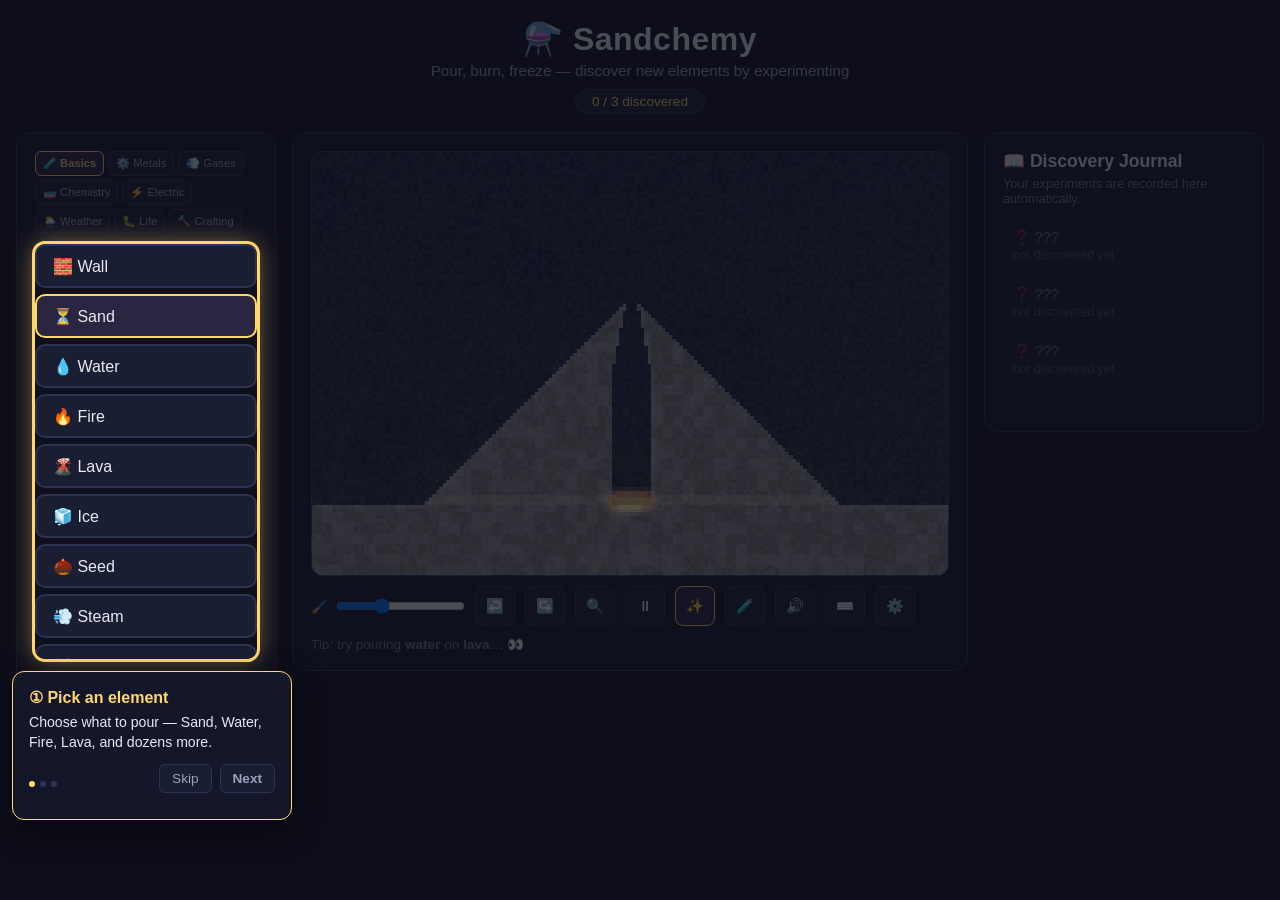
==== commit 95ed1244: "Phase 8: panelized layout -- palette category tabs + 3-column HUD - elements.js: new category: field" ====
--- a/index.html
+++ b/index.html
@@ -33,9 +33,19 @@
     <div class="counter" id="counter">0 / 7 discovered</div>
   </header>
 
-  <main>
-    <section class="play-area">
+  <!-- Phase 8: three distinct panels (palette / stage / journal) instead of
+       the palette sitting stacked above the canvas as one long column.
+       Grouping the 50+ elements into category tabs is the main fix for
+       "serabut" (clutter) — see CATEGORIES in elements.js and
+       buildPalette() in game.js. -->
+  <main class="game-layout">
+    <aside class="palette-panel panel">
+      <div class="palette-tabs" id="paletteTabs"></div>
       <div class="palette" id="palette"></div>
+      <button id="eraseChip" class="chip erase-chip" title="Erase — clears cells back to empty" aria-label="Erase tool">🧽 Erase</button>
+    </aside>
+
+    <section class="play-area panel">
       <div class="canvas-wrap">
         <canvas id="world" width="720" height="480"></canvas>
         <canvas id="fx"></canvas>
@@ -79,7 +89,7 @@
       </div>
     </section>
 
-    <aside class="journal">
+    <aside class="journal panel">
       <h2>📖 Discovery Journal</h2>
       <p class="journal-sub">Your experiments are recorded here automatically.</p>
       <ul id="journalList"></ul>
@@ -205,7 +215,7 @@
         <div class="shortcut-row"><kbd>[</kbd> <kbd>]</kbd><span>Brush size down / up</span></div>
         <div class="shortcut-row"><kbd>Ctrl/Cmd</kbd>+<kbd>Z</kbd><span>Undo</span></div>
         <div class="shortcut-row"><kbd>Ctrl/Cmd</kbd>+<kbd>Shift</kbd>+<kbd>Z</kbd> or <kbd>Ctrl</kbd>+<kbd>Y</kbd><span>Redo</span></div>
-        <div class="shortcut-row"><kbd>1</kbd>–<kbd>9</kbd>, <kbd>0</kbd><span>Quick-select the first 10 palette elements</span></div>
+        <div class="shortcut-row"><kbd>1</kbd>–<kbd>9</kbd>, <kbd>0</kbd><span>Quick-select the first 10 elements in the current tab</span></div>
         <div class="shortcut-row"><kbd>E</kbd><span>Toggle Effects</span></div>
         <div class="shortcut-row"><kbd>P</kbd><span>Toggle Sensor Probe</span></div>
         <div class="shortcut-row"><kbd>L</kbd><span>Open / close Lab</span></div>
--- a/style.css
+++ b/style.css
@@ -25,21 +25,69 @@
   color: #ffd76b;
 }
 
-main {
-  display: flex;
-  gap: 20px;
-  align-items: flex-start;
+/* Phase 8: three distinct panels (palette / stage / journal) laid out as a
+   grid instead of the old flex-wrap stack, so the sidebar widths stay
+   predictable instead of drifting with content. Collapses to one column
+   on narrow screens — see the media query at the bottom of this section. */
+.game-layout {
+  display: grid;
+  grid-template-columns: 260px 1fr 280px;
+  gap: 16px;
+  align-items: start;
+  justify-content: center;
+  max-width: 1400px;
+  margin: 0 auto;
+}
+
+/* Shared card chrome for all three panels — same dark-card language the
+   Journal already used pre-Phase-8, now factored out so the palette and
+   stage panels look like they belong to the same UI instead of one having
+   a card and the others floating free. */
+.panel {
+  background: #14172a;
+  border: 1px solid #2c3252;
+  border-radius: 14px;
+  padding: 18px;
+}
+
+.play-area { display: flex; flex-direction: column; gap: 10px; }
+
+/* Phase 8: palette panel — bounded height so a 50+ element roster reads as
+   a contained, scrollable list rather than an ever-growing wall pushing
+   the canvas further down the page. Tabs + the pinned Erase chip stay put;
+   only the chip list itself scrolls. */
+.palette-panel {
+  width: 260px;
+  display: flex;
+  flex-direction: column;
+  gap: 10px;
+  max-height: 600px;
+}
+.palette-tabs {
+  display: flex;
   flex-wrap: wrap;
-  justify-content: center;
-}
-
-.play-area { display: flex; flex-direction: column; gap: 10px; }
+  gap: 4px;
+}
+.palette-tab {
+  background: #1a1e33;
+  border: 1px solid #2c3252;
+  color: #9aa2bd;
+  border-radius: 6px;
+  padding: 5px 7px;
+  font-size: 0.7rem;
+  cursor: pointer;
+  white-space: nowrap;
+}
+.palette-tab:hover { background: #242a47; color: #fff; }
+.palette-tab.active { border-color: #ffd76b; background: #2a2540; color: #ffd76b; font-weight: bold; }
 
 .palette {
   display: flex;
-  flex-wrap: wrap;
+  flex-direction: column;
   gap: 6px;
-  max-width: 720px;
+  overflow-y: auto;
+  flex: 1;
+  min-height: 0; /* let flexbox actually shrink this to fit, so overflow-y can kick in */
 }
 
 .chip {
@@ -49,20 +97,29 @@
   color: #e8eaf2;
   padding: 10px 16px;
   min-height: 44px;
+  width: 100%;
   display: inline-flex;
   align-items: center;
   font-size: 1rem;
   cursor: pointer;
   transition: transform 0.1s, border-color 0.15s;
   user-select: none;
+  flex-shrink: 0;
 }
 .chip:hover { transform: translateY(-2px); }
 .chip.active { border-color: #ffd76b; background: #2a2540; }
 .chip.new-chip { animation: pop 0.5s ease; }
+.erase-chip { justify-content: center; font-weight: bold; }
 @keyframes pop {
   0% { transform: scale(0.3); }
   60% { transform: scale(1.2); }
   100% { transform: scale(1); }
+}
+
+@media (max-width: 900px) {
+  .game-layout { grid-template-columns: 1fr; }
+  .palette-panel { width: 100%; max-height: 320px; }
+  .journal { width: 100%; }
 }
 
 /* Phase 3: #fx is a second canvas stacked exactly on top of #world, drawn
@@ -198,11 +255,9 @@
 
 .hint { color: #6d7492; font-size: 0.85rem; }
 
+/* background/border/radius/padding now come from the shared .panel class
+   (Phase 8) — this rule only needs the Journal-specific sizing. */
 .journal {
-  background: #14172a;
-  border: 1px solid #2c3252;
-  border-radius: 14px;
-  padding: 18px;
   width: 280px;
   min-height: 300px;
 }
